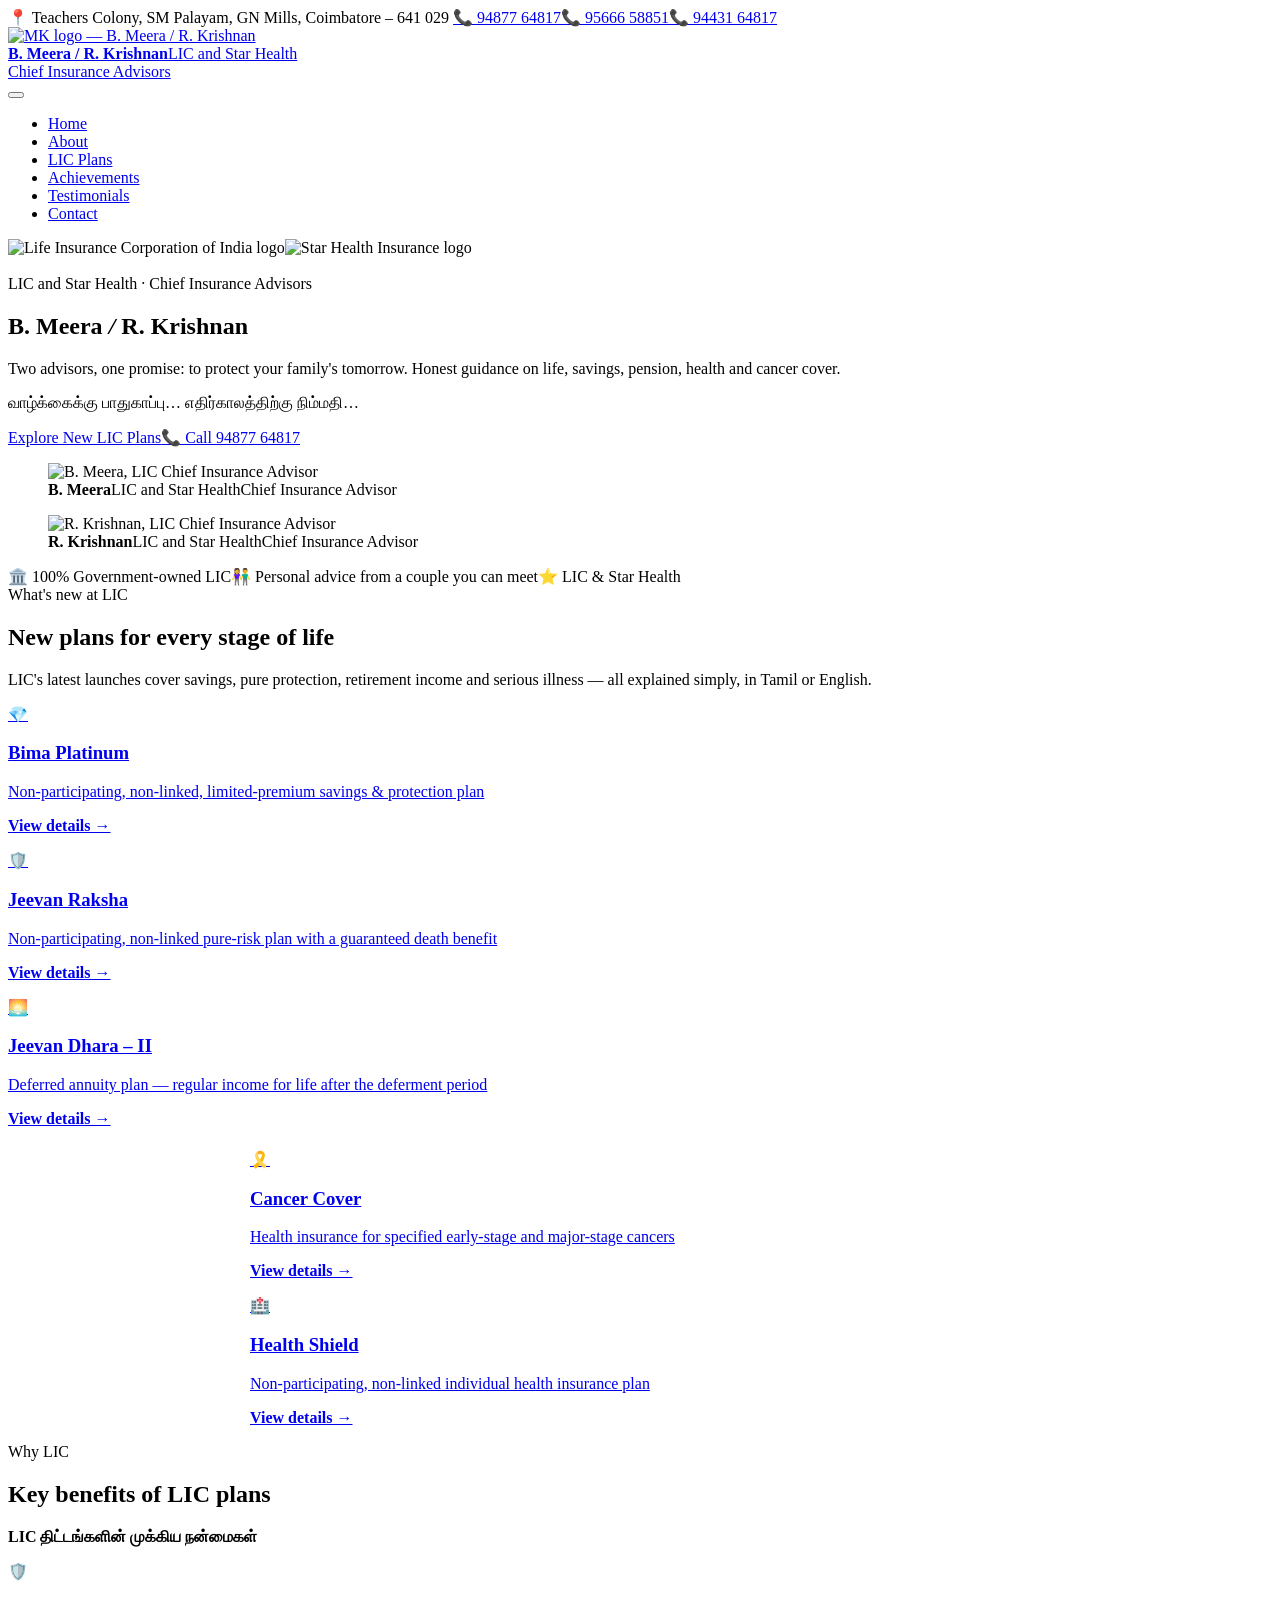
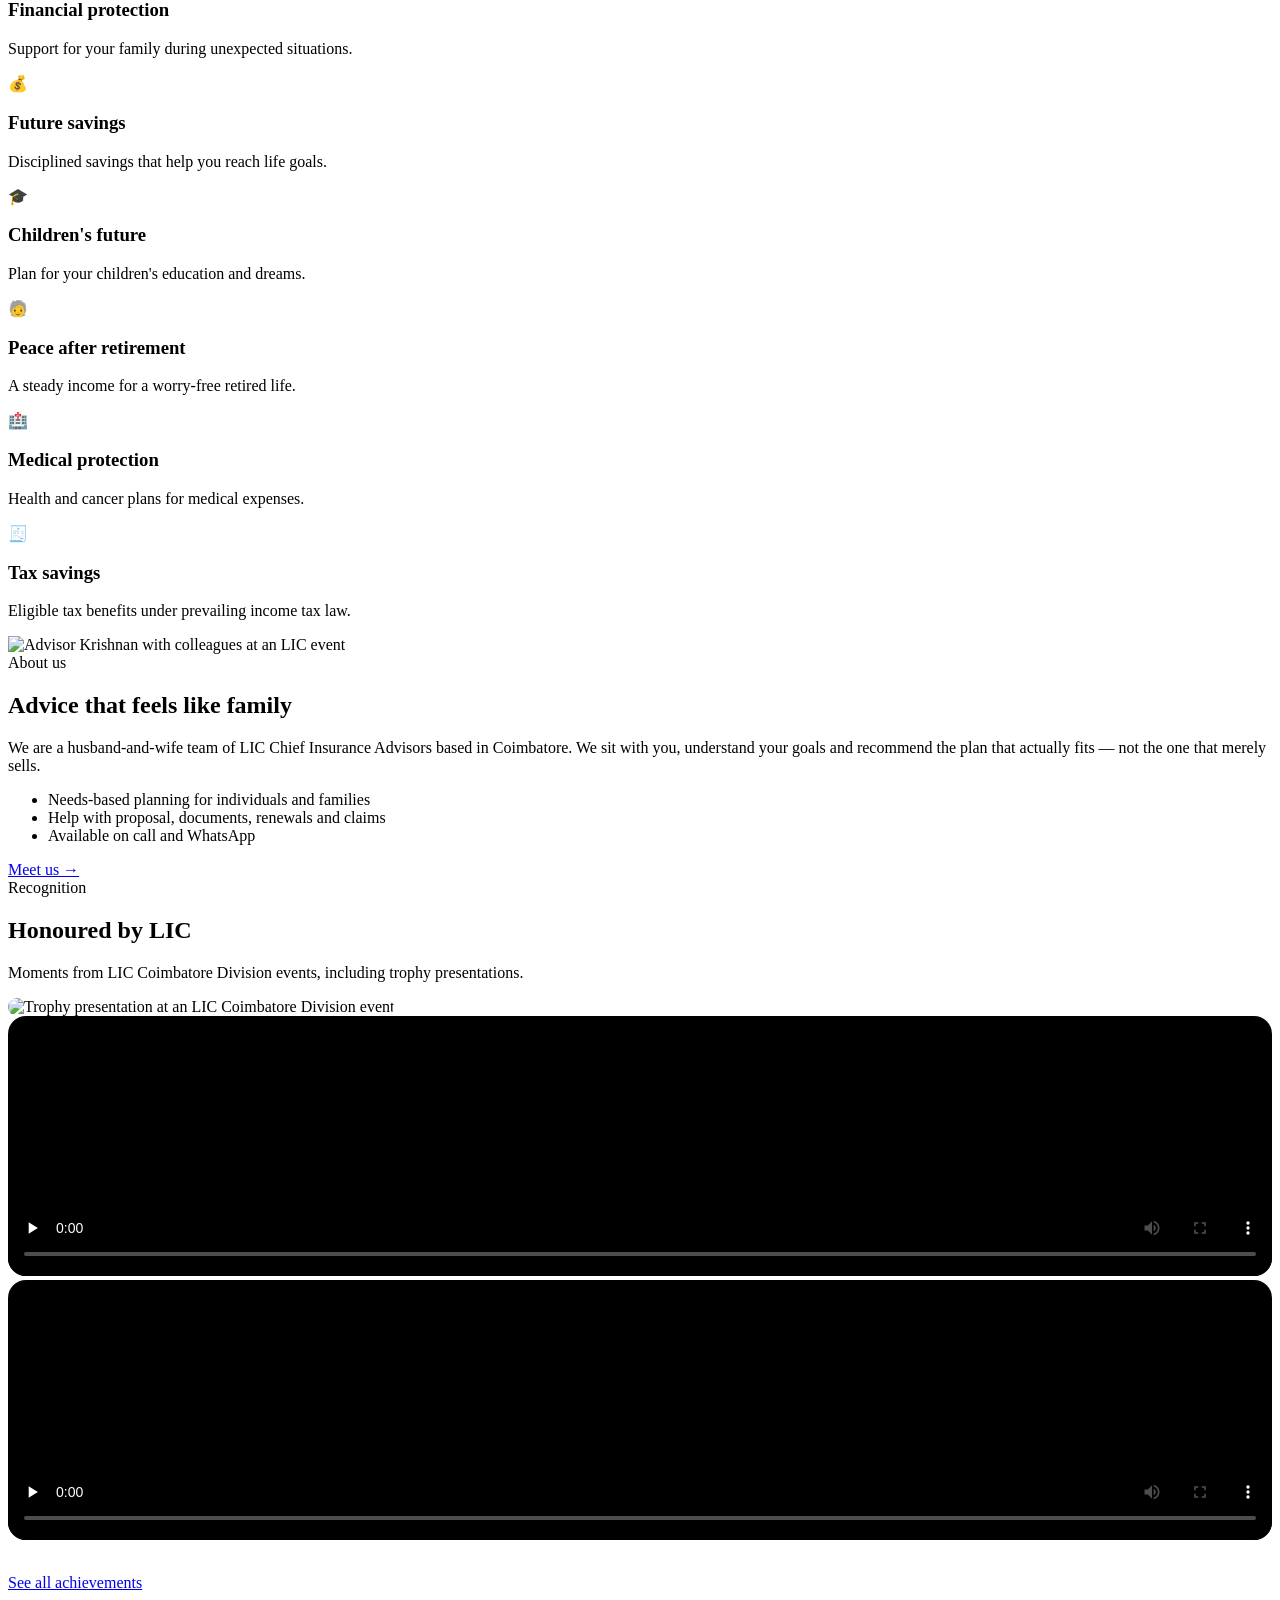
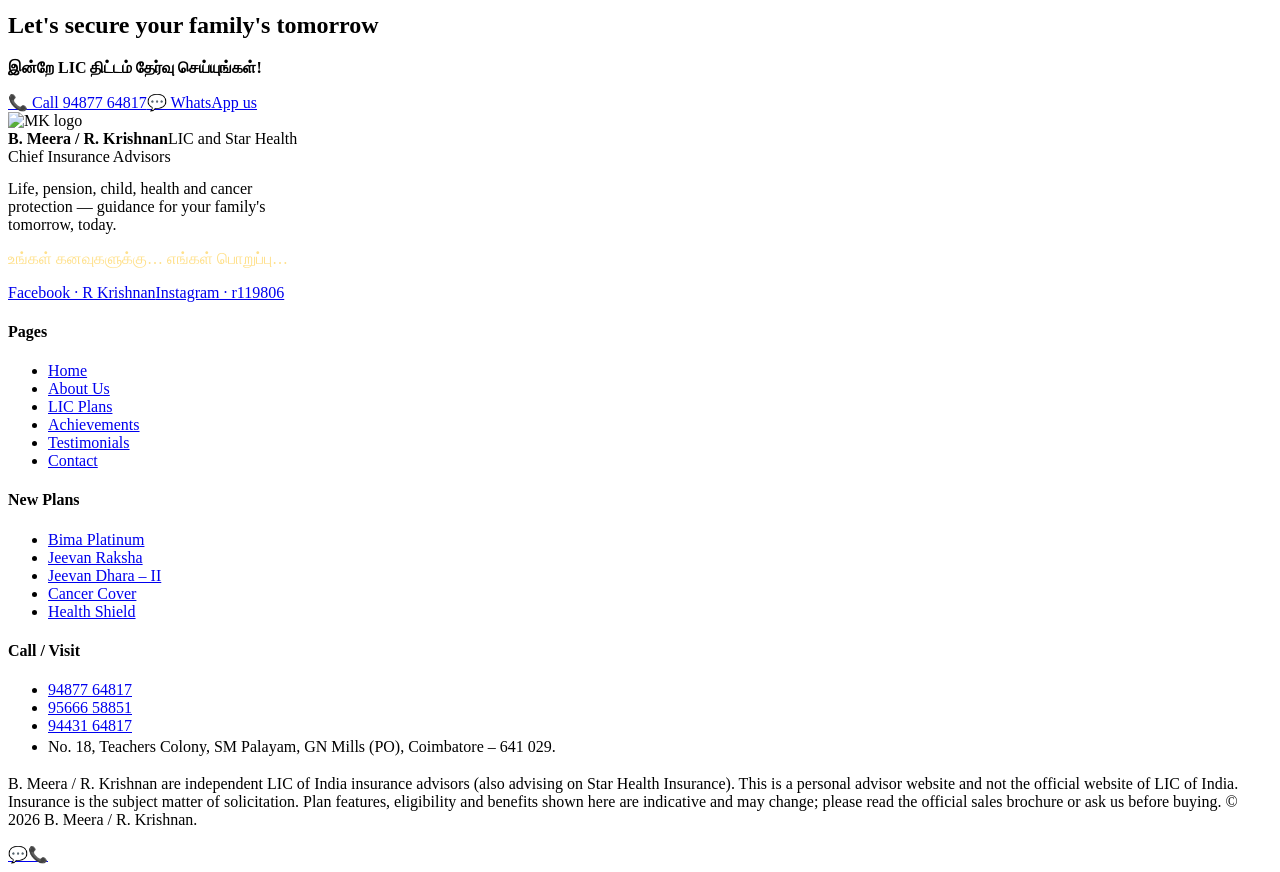
==== index.html @ 6bf4aec7 "Add files via upload" ====
<!DOCTYPE html>
<html lang="en">
<head>
<meta charset="UTF-8">
<meta name="viewport" content="width=device-width,initial-scale=1">
<title>B. Meera / R. Krishnan | LIC Chief Insurance Advisors, Coimbatore</title>
<meta name="description" content="B. Meera / R. Krishnan — LIC Chief Insurance Advisors in Coimbatore. Explore new LIC plans: Bima Platinum, Jeevan Raksha, Jeevan Dhara II, Cancer Cover and Health Shield.">
<link rel="preconnect" href="https://fonts.googleapis.com"><link rel="preconnect" href="https://fonts.gstatic.com" crossorigin>
<link href="https://fonts.googleapis.com/css2?family=Fraunces:ital,opsz,wght@0,9..144,600;0,9..144,700;1,9..144,600&family=Manrope:wght@400;600;700;800&family=Noto+Sans+Tamil:wght@400;600;700&display=swap" rel="stylesheet">
<link rel="icon" type="image/png" href="images/favicon.png">
<link rel="stylesheet" href="css/style.css">
</head>
<body>
<div class="topbar"><div class="container">
  <span class="tb-addr">📍 Teachers Colony, SM Palayam, GN Mills, Coimbatore – 641 029</span>
  <span class="tb-phones"><a href="tel:+919487764817">📞 94877 64817</a><a href="tel:+919566658851">📞 95666 58851</a><a href="tel:+919443164817">📞 94431 64817</a></span>
</div></div>
<header class="nav"><div class="container">
  <a href="index.html" class="brand"><img class="brand-logo" src="images/logo-mk.png" alt="MK logo — B. Meera / R. Krishnan"><div class="bt"><strong>B. Meera / R. Krishnan</strong><span>LIC and Star Health<br>Chief Insurance Advisors</span></div></a>
  <button class="burger" aria-label="Menu" aria-expanded="false"><span></span></button>
  <ul>
    <li><a href="index.html" class="active">Home</a></li>
    <li><a href="about.html">About</a></li>
    <li><a href="plans.html">LIC Plans</a></li>
    <li><a href="achievements.html">Achievements</a></li>
    <li><a href="testimonials.html">Testimonials</a></li>
    <li><a href="contact.html" class="cta">Contact</a></li>
  </ul>
</div></header>

<section class="hero"><div class="container grid">
  <div>
    <div class="partners"><img src="images/logo-lic.png" alt="Life Insurance Corporation of India logo"><i></i><img src="images/logo-star.png" alt="Star Health Insurance logo"></div><br>
    <span class="eyebrow">LIC and Star Health · Chief Insurance Advisors</span>
    <h1><span class="nw">B. Meera</span> <em>/</em> <span class="nw">R. Krishnan</span></h1>
    <p class="tag">Two advisors, one promise: to protect your family's tomorrow. Honest guidance on life, savings, pension, health and cancer cover.</p>
    <p class="tamil tamil-tag">வாழ்க்கைக்கு பாதுகாப்பு… எதிர்காலத்திற்கு நிம்மதி…</p>
    <div class="actions"><a class="btn btn-gold" href="plans.html">Explore New LIC Plans</a><a class="btn btn-ghost" href="tel:+919487764817">📞 Call 94877 64817</a></div>
  </div>
  <div class="portraits">
    <figure class="frame"><div class="mat"><img src="images/meera.jpg" alt="B. Meera, LIC Chief Insurance Advisor" style="object-position:50% 22%"></div><figcaption><strong>B. Meera</strong><span>LIC and Star Health</span><span>Chief Insurance Advisor</span></figcaption></figure>
    <figure class="frame low"><div class="mat"><img src="images/krishnan.jpg" alt="R. Krishnan, LIC Chief Insurance Advisor" style="object-position:50% 28%"></div><figcaption><strong>R. Krishnan</strong><span>LIC and Star Health</span><span>Chief Insurance Advisor</span></figcaption></figure>
  </div>
</div></section>
<div class="strip"><div class="container"><span>🏛️ 100% Government-owned LIC</span><span>👫 Personal advice from a couple you can meet</span><span>⭐ LIC &amp; Star Health</span></div></div>

<section><div class="container">
  <div class="section-head center reveal"><span class="eyebrow">What's new at LIC</span><h2>New plans for every stage of life</h2><p class="lead">LIC's latest launches cover savings, pure protection, retirement income and serious illness — all explained simply, in Tamil or English.</p></div>
  <div class="grid-3">
    <a class="card reveal" href="plans.html#bima-platinum"><div class="ico">💎</div><h3>Bima Platinum</h3><p>Non-participating, non-linked, limited-premium savings & protection plan</p><p style="margin-top:12px;font-weight:800;color:var(--navy-2)">View details →</p></a>
    <a class="card reveal" href="plans.html#jeevan-raksha"><div class="ico">🛡️</div><h3>Jeevan Raksha</h3><p>Non-participating, non-linked pure-risk plan with a guaranteed death benefit</p><p style="margin-top:12px;font-weight:800;color:var(--navy-2)">View details →</p></a>
    <a class="card reveal" href="plans.html#jeevan-dhara"><div class="ico">🌅</div><h3>Jeevan Dhara – II</h3><p>Deferred annuity plan — regular income for life after the deferment period</p><p style="margin-top:12px;font-weight:800;color:var(--navy-2)">View details →</p></a>
  </div>
  <div class="grid-3" style="grid-template-columns:repeat(2,1fr);margin-top:22px;max-width:780px;margin-inline:auto">
    <a class="card reveal" href="plans.html#cancer-cover"><div class="ico">🎗️</div><h3>Cancer Cover</h3><p>Health insurance for specified early-stage and major-stage cancers</p><p style="margin-top:12px;font-weight:800;color:var(--navy-2)">View details →</p></a>
    <a class="card reveal" href="plans.html#health-shield"><div class="ico">🏥</div><h3>Health Shield</h3><p>Non-participating, non-linked individual health insurance plan</p><p style="margin-top:12px;font-weight:800;color:var(--navy-2)">View details →</p></a>
  </div>
</div></section>

<section class="alt"><div class="container">
  <div class="section-head center reveal"><span class="eyebrow">Why LIC</span><h2>Key benefits of LIC plans</h2><p class="tamil" style="font-weight:700;color:var(--navy-2)">LIC திட்டங்களின் முக்கிய நன்மைகள்</p></div>
  <div class="grid-3">
    <div class="card reveal"><div class="ico">🛡️</div><h3>Financial protection</h3><p>Support for your family during unexpected situations.</p></div>
    <div class="card reveal"><div class="ico">💰</div><h3>Future savings</h3><p>Disciplined savings that help you reach life goals.</p></div>
    <div class="card reveal"><div class="ico">🎓</div><h3>Children's future</h3><p>Plan for your children's education and dreams.</p></div>
    <div class="card reveal"><div class="ico">🧓</div><h3>Peace after retirement</h3><p>A steady income for a worry-free retired life.</p></div>
    <div class="card reveal"><div class="ico">🏥</div><h3>Medical protection</h3><p>Health and cancer plans for medical expenses.</p></div>
    <div class="card reveal"><div class="ico">🧾</div><h3>Tax savings</h3><p>Eligible tax benefits under prevailing income tax law.</p></div>
  </div>
</div></section>

<section><div class="container about-grid">
  <img class="reveal" src="images/team-event.jpg" alt="Advisor Krishnan with colleagues at an LIC event" style="aspect-ratio:4/3;object-position:center">
  <div class="reveal"><span class="eyebrow">About us</span><h2>Advice that feels like family</h2>
    <p class="lead">We are a husband-and-wife team of LIC Chief Insurance Advisors based in Coimbatore. We sit with you, understand your goals and recommend the plan that actually fits — not the one that merely sells.</p>
    <ul class="checks"><li>Needs-based planning for individuals and families</li><li>Help with proposal, documents, renewals and claims</li><li>Available on call and WhatsApp</li></ul>
    <a class="btn btn-navy" href="about.html">Meet us →</a></div>
</div></section>

<section class="dark"><div class="container">
  <div class="section-head center reveal"><span class="eyebrow">Recognition</span><h2>Honoured by LIC</h2><p class="lead">Moments from LIC Coimbatore Division events, including trophy presentations.</p></div>
  <div class="grid-3" style="grid-template-columns:repeat(3,1fr)">
    <img class="reveal" src="images/award-ceremony.jpg" alt="Trophy presentation at an LIC Coimbatore Division event" style="border-radius:18px;height:260px;width:100%;object-fit:cover">
    <video class="reveal" src="videos/achievement-1.mp4" poster="images/video-1-poster.jpg" controls playsinline preload="none" style="border-radius:18px;height:260px;width:100%;object-fit:cover;background:#000"></video>
    <video class="reveal" src="videos/achievement-2.mp4" poster="images/video-2-poster.jpg" controls playsinline preload="none" style="border-radius:18px;height:260px;width:100%;object-fit:cover;background:#000"></video>
  </div>
  <p class="center" style="margin-top:30px"><a class="btn btn-gold" href="achievements.html">See all achievements</a></p>
</div></section>

<section class="cta-band"><div class="container reveal">
  <h2>Let's secure your family's tomorrow</h2>
  <p class="tamil" style="font-weight:700;color:var(--navy)">இன்றே LIC திட்டம் தேர்வு செய்யுங்கள்!</p>
  <div class="row"><a class="btn btn-navy" href="tel:+919487764817">📞 Call 94877 64817</a><a class="btn btn-wa" href="https://wa.me/919487764817?text=Hello%2C%20I%20would%20like%20to%20know%20about%20LIC%20plans." target="_blank" rel="noopener">💬 WhatsApp us</a></div>
</div></section>

<footer><div class="container">
  <div class="cols">
    <div>
      <div class="brand"><span class="logo-chip"><img class="brand-logo" src="images/logo-mk.png" alt="MK logo"></span><div class="bt"><strong>B. Meera / R. Krishnan</strong><span>LIC and Star Health<br>Chief Insurance Advisors</span></div></div>
      <p style="margin-top:14px;max-width:34ch">Life, pension, child, health and cancer protection — guidance for your family's tomorrow, today.</p>
      <p class="tamil" style="margin-top:10px;color:#ffe08a">உங்கள் கனவுகளுக்கு… எங்கள் பொறுப்பு…</p>
      <div class="social"><a href="https://www.facebook.com/search/top?q=R%20Krishnan" target="_blank" rel="noopener">Facebook · R Krishnan</a><a href="https://www.instagram.com/r119806/" target="_blank" rel="noopener">Instagram · r119806</a></div>
    </div>
    <div><h4>Pages</h4><ul><li><a href="index.html">Home</a></li><li><a href="about.html">About Us</a></li><li><a href="plans.html">LIC Plans</a></li><li><a href="achievements.html">Achievements</a></li><li><a href="testimonials.html">Testimonials</a></li><li><a href="contact.html">Contact</a></li></ul></div>
    <div><h4>New Plans</h4><ul><li><a href="plans.html#bima-platinum">Bima Platinum</a></li><li><a href="plans.html#jeevan-raksha">Jeevan Raksha</a></li><li><a href="plans.html#jeevan-dhara">Jeevan Dhara – II</a></li><li><a href="plans.html#cancer-cover">Cancer Cover</a></li><li><a href="plans.html#health-shield">Health Shield</a></li></ul></div>
    <div><h4>Call / Visit</h4><ul><li><a href="tel:+919487764817">94877 64817</a></li><li><a href="tel:+919566658851">95666 58851</a></li><li><a href="tel:+919443164817">94431 64817</a></li><li style="line-height:1.5">No. 18, Teachers Colony, SM Palayam, GN Mills (PO), Coimbatore – 641 029.</li></ul></div>
  </div>
  <p class="disclaimer">B. Meera / R. Krishnan are independent LIC of India insurance advisors (also advising on Star Health Insurance). This is a personal advisor website and not the official website of LIC of India. Insurance is the subject matter of solicitation. Plan features, eligibility and benefits shown here are indicative and may change; please read the official sales brochure or ask us before buying. © 2026 B. Meera / R. Krishnan.</p>
</div></footer>
<div class="float"><a class="wa" href="https://wa.me/919487764817?text=Hello%2C%20I%20would%20like%20to%20know%20about%20LIC%20plans." target="_blank" rel="noopener" aria-label="WhatsApp">💬</a><a class="call" href="tel:+919487764817" aria-label="Call">📞</a></div>
<script src="js/main.js"></script>
</body></html>
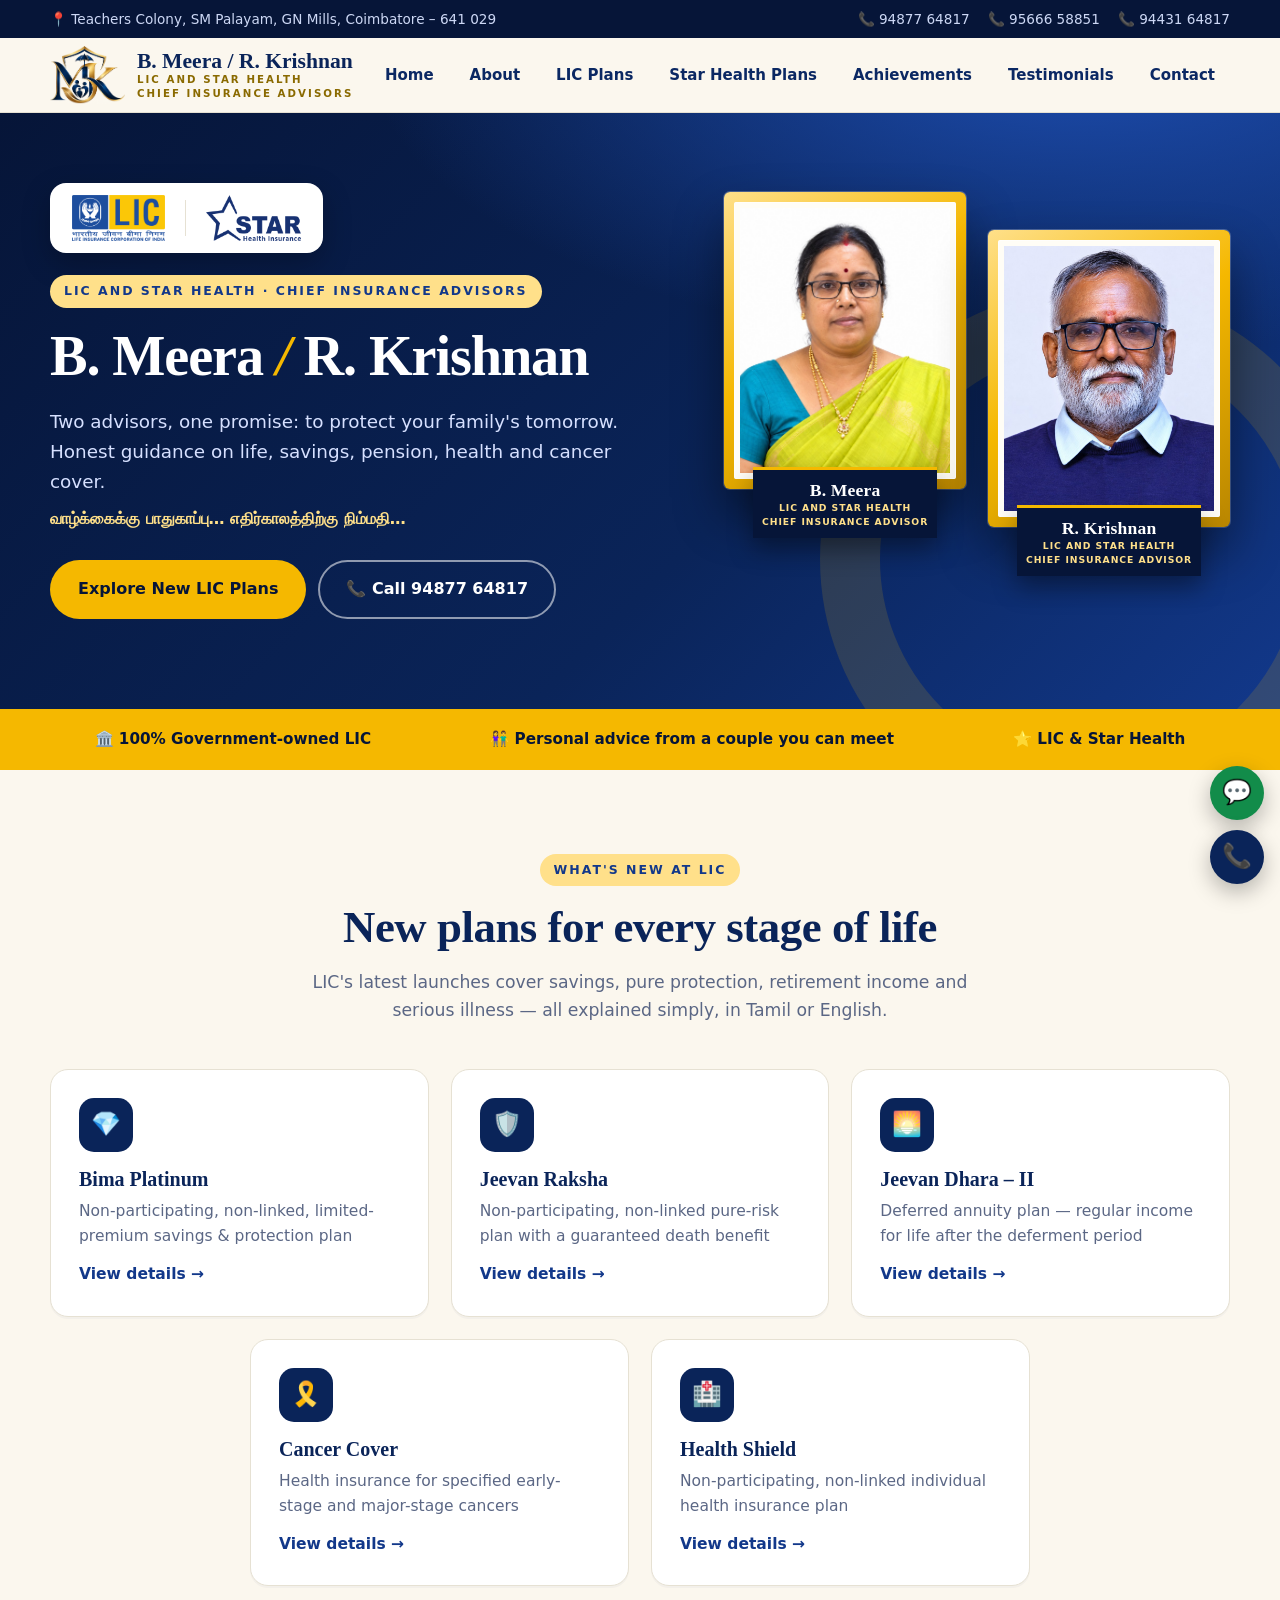
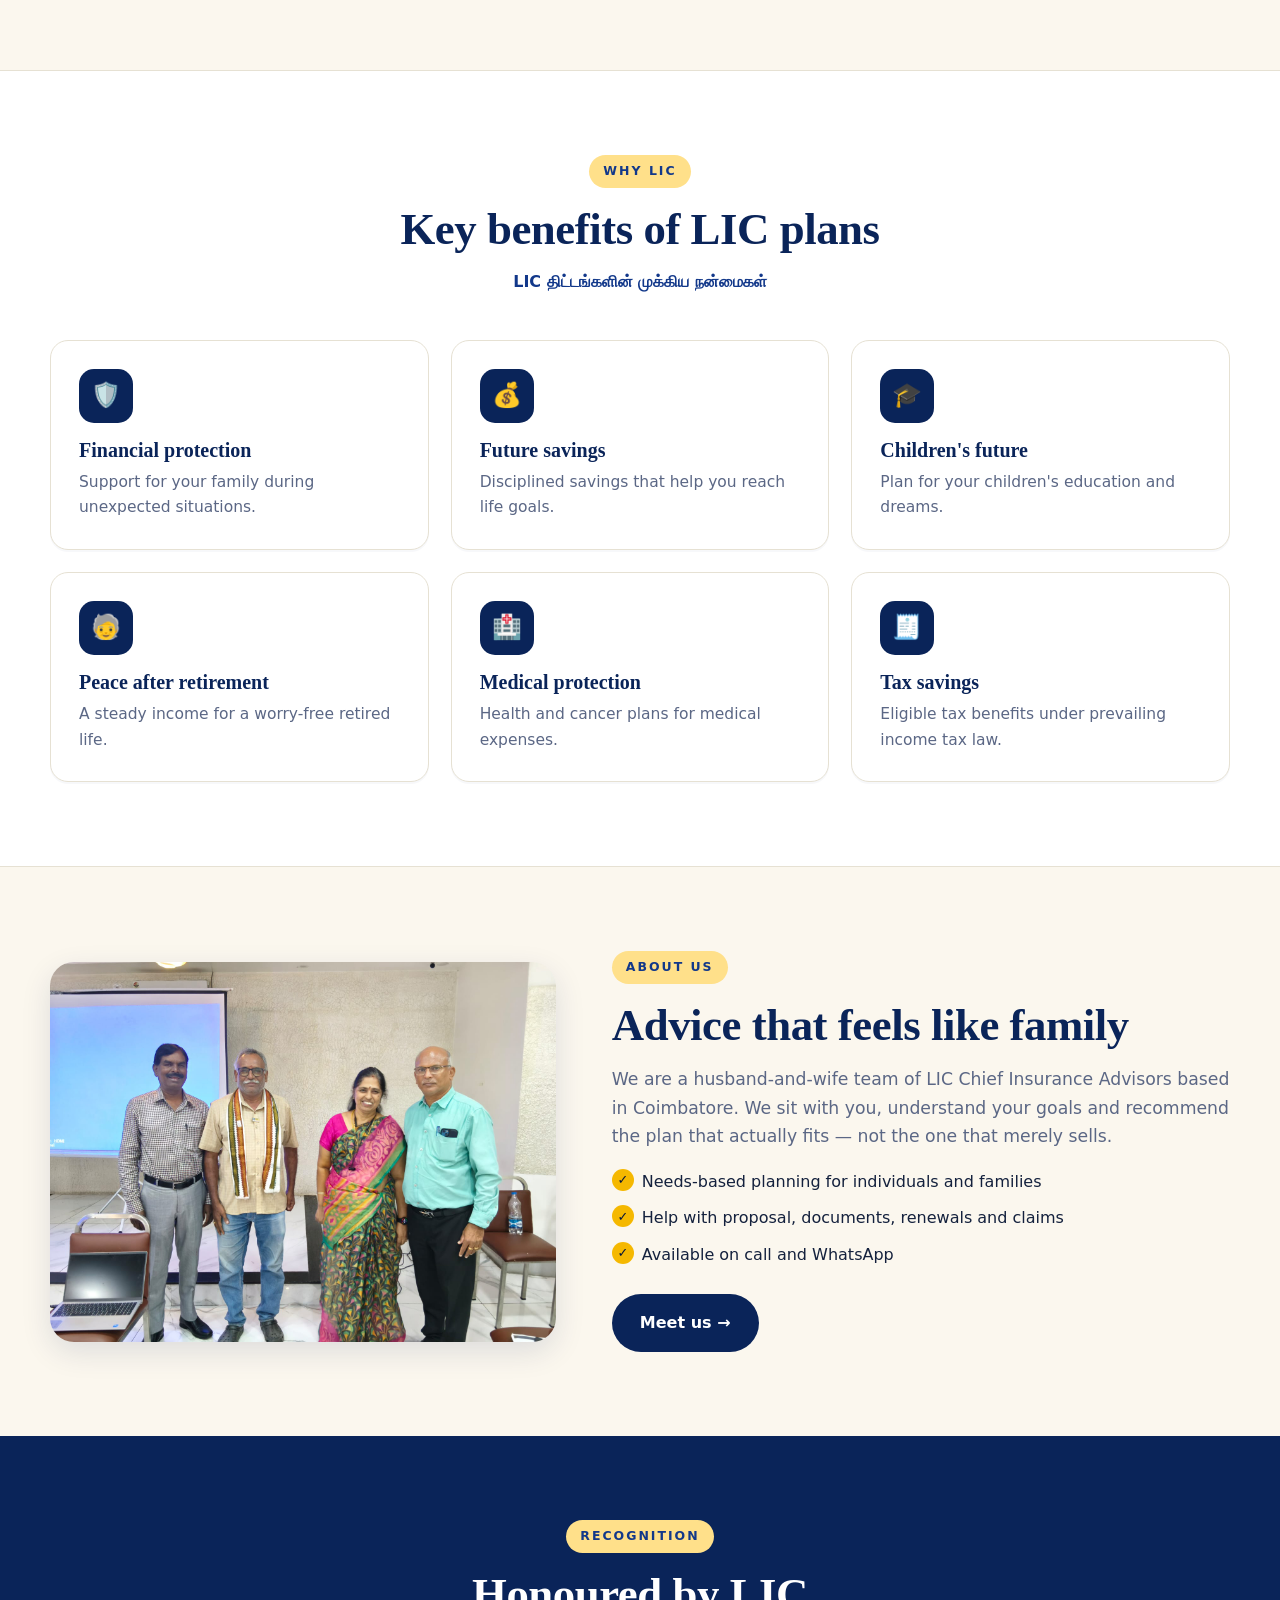
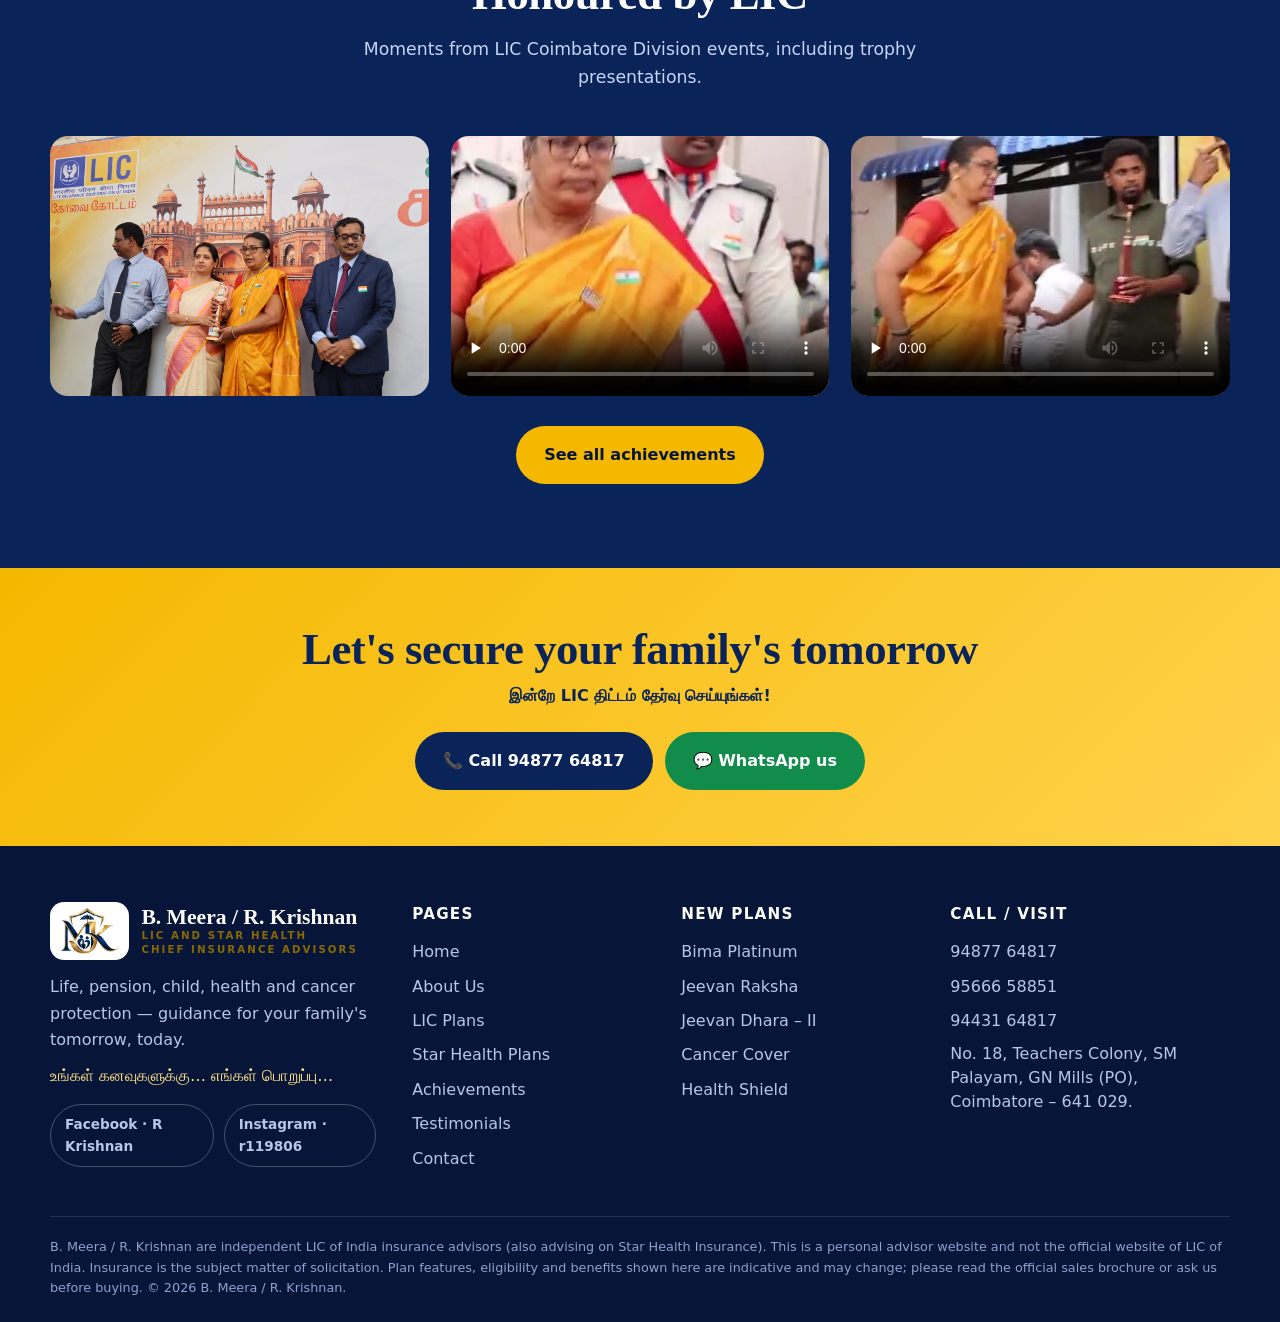
==== commit 877a8a68: "Save latest website changes" ====
--- a/index.html
+++ b/index.html
@@ -19,12 +19,13 @@
   <a href="index.html" class="brand"><img class="brand-logo" src="images/logo-mk.png" alt="MK logo — B. Meera / R. Krishnan"><div class="bt"><strong>B. Meera / R. Krishnan</strong><span>LIC and Star Health<br>Chief Insurance Advisors</span></div></a>
   <button class="burger" aria-label="Menu" aria-expanded="false"><span></span></button>
   <ul>
-    <li><a href="index.html" class="active">Home</a></li>
-    <li><a href="about.html">About</a></li>
-    <li><a href="plans.html">LIC Plans</a></li>
-    <li><a href="achievements.html">Achievements</a></li>
-    <li><a href="testimonials.html">Testimonials</a></li>
-    <li><a href="contact.html" class="cta">Contact</a></li>
+     <li><a href="index.html" class="active">Home</a></li>
+<li><a href="about.html" class="active">About</a></li>
+<li><a href="plans.html" class="active">LIC Plans</a></li>
+<li><a href="star-health-plans.html" class="active">Star Health Plans</a></li>
+<li><a href="achievements.html" class="active">Achievements</a></li>
+<li><a href="testimonials.html" class="active">Testimonials</a></li>
+<li><a href="contact.html" class="active">Contact</a></li>
   </ul>
 </div></header>
 
@@ -101,7 +102,7 @@
       <p class="tamil" style="margin-top:10px;color:#ffe08a">உங்கள் கனவுகளுக்கு… எங்கள் பொறுப்பு…</p>
       <div class="social"><a href="https://www.facebook.com/search/top?q=R%20Krishnan" target="_blank" rel="noopener">Facebook · R Krishnan</a><a href="https://www.instagram.com/r119806/" target="_blank" rel="noopener">Instagram · r119806</a></div>
     </div>
-    <div><h4>Pages</h4><ul><li><a href="index.html">Home</a></li><li><a href="about.html">About Us</a></li><li><a href="plans.html">LIC Plans</a></li><li><a href="achievements.html">Achievements</a></li><li><a href="testimonials.html">Testimonials</a></li><li><a href="contact.html">Contact</a></li></ul></div>
+    <div><h4>Pages</h4><ul><li><a href="index.html">Home</a></li><li><a href="about.html">About Us</a></li><li><a href="plans.html">LIC Plans</a></li><li><a href="star-health-plans.html">Star Health Plans</a></li><li><a href="achievements.html">Achievements</a></li><li><a href="testimonials.html">Testimonials</a></li><li><a href="contact.html">Contact</a></li></ul></div>
     <div><h4>New Plans</h4><ul><li><a href="plans.html#bima-platinum">Bima Platinum</a></li><li><a href="plans.html#jeevan-raksha">Jeevan Raksha</a></li><li><a href="plans.html#jeevan-dhara">Jeevan Dhara – II</a></li><li><a href="plans.html#cancer-cover">Cancer Cover</a></li><li><a href="plans.html#health-shield">Health Shield</a></li></ul></div>
     <div><h4>Call / Visit</h4><ul><li><a href="tel:+919487764817">94877 64817</a></li><li><a href="tel:+919566658851">95666 58851</a></li><li><a href="tel:+919443164817">94431 64817</a></li><li style="line-height:1.5">No. 18, Teachers Colony, SM Palayam, GN Mills (PO), Coimbatore – 641 029.</li></ul></div>
   </div>
--- a/css/style.css
+++ b/css/style.css
@@ -0,0 +1,330 @@
+/* B. Meera / R. Krishnan — LIC Chief Insurance Advisors */
+:root{
+  --navy:#0a2459; --navy-2:#12388a; --navy-deep:#061538;
+  --gold:#f5b800; --gold-soft:#ffe08a;
+  --cream:#fbf7ee; --paper:#ffffff; --ink:#14213d; --muted:#5b6785;
+  --line:#e6e1d3; --green:#128c4a;
+  --radius:18px; --shadow:0 10px 30px rgba(10,36,89,.12);
+  --head:'Fraunces',Georgia,serif; --body:'Manrope','Noto Sans Tamil',system-ui,sans-serif;
+}
+*{box-sizing:border-box;margin:0;padding:0}
+html{scroll-behavior:smooth}
+body{font-family:var(--body);background:var(--cream);color:var(--ink);line-height:1.65;font-size:16px;-webkit-font-smoothing:antialiased}
+img,video{max-width:100%;display:block}
+a{color:inherit;text-decoration:none}
+.tamil{font-family:'Noto Sans Tamil',var(--body)}
+.container{width:min(1180px,100% - 32px);margin-inline:auto}
+section{padding:84px 0}
+h1,h2,h3{font-family:var(--head);line-height:1.15;color:var(--navy)}
+h2{font-size:clamp(1.9rem,4vw,2.8rem);margin-bottom:14px;letter-spacing:-.01em}
+.eyebrow{display:inline-block;font-size:.78rem;letter-spacing:.16em;text-transform:uppercase;font-weight:800;color:var(--navy-2);background:var(--gold-soft);padding:6px 14px;border-radius:99px;margin-bottom:16px}
+.lead{color:var(--muted);font-size:1.08rem;max-width:62ch}
+.center{text-align:center}.center .lead{margin-inline:auto}
+
+/* Top bar + nav */
+.topbar{background:var(--navy-deep);color:#cdd8f5;font-size:.85rem}
+.topbar .container{display:flex;justify-content:space-between;gap:12px;flex-wrap:wrap;padding:8px 0}
+.topbar a:hover{color:var(--gold)}
+.topbar .tb-phones{display:flex;gap:18px;flex-wrap:wrap}
+header.nav{position:sticky;top:0;z-index:50;background:rgba(251,247,238,.92);backdrop-filter:blur(12px);border-bottom:1px solid var(--line)}
+.nav .container{display:flex;align-items:center;justify-content:space-between;height:74px;gap:16px}
+.brand{display:flex;flex-direction:column;line-height:1.1}
+.brand strong{font-family:var(--head);font-size:1.35rem;color:var(--navy);font-weight:700}
+.brand span{font-size:.64rem;letter-spacing:.2em;font-weight:800;color:#8a6a00;text-transform:uppercase}
+.nav ul{display:flex;gap:6px;list-style:none;align-items:center}
+.nav ul a{padding:9px 14px;border-radius:99px;font-weight:700;font-size:.93rem;color:var(--navy)}
+.nav ul a:hover{background:#fff}
+.nav ul a.active{background:var(--navy);color:#fff}
+.nav ul a.cta{background:var(--gold);color:var(--navy-deep)}
+.burger{display:none;background:none;border:0;width:44px;height:44px;cursor:pointer}
+.burger span,.burger span::before,.burger span::after{display:block;width:24px;height:2.5px;background:var(--navy);border-radius:2px;position:relative;margin:auto;transition:.25s}
+.burger span::before,.burger span::after{content:"";position:absolute;left:0}
+.burger span::before{top:-8px}.burger span::after{top:8px}
+.burger.open span{background:transparent}.burger.open span::before{top:0;transform:rotate(45deg)}.burger.open span::after{top:0;transform:rotate(-45deg)}
+
+/* Buttons */
+.btn{display:inline-flex;align-items:center;gap:8px;padding:14px 26px;border-radius:99px;font-weight:800;border:2px solid transparent;cursor:pointer;font:inherit;font-weight:800;transition:.2s}
+.btn-gold{background:var(--gold);color:var(--navy-deep)}.btn-gold:hover{transform:translateY(-2px);box-shadow:0 8px 20px rgba(245,184,0,.45)}
+.btn-ghost{border-color:rgba(255,255,255,.55);color:#fff}.btn-ghost:hover{background:#fff;color:var(--navy)}
+.btn-navy{background:var(--navy);color:#fff}.btn-navy:hover{background:var(--navy-2)}
+.btn-wa{background:var(--green);color:#fff}.btn-wa:hover{filter:brightness(1.1)}
+.btn-outline{border-color:var(--navy);color:var(--navy)}.btn-outline:hover{background:var(--navy);color:#fff}
+
+/* Hero */
+.hero{background:radial-gradient(1200px 500px at 85% -10%,#1d4db0 0,transparent 60%),linear-gradient(135deg,var(--navy-deep),var(--navy) 60%,var(--navy-2));color:#fff;padding:70px 0 90px;position:relative;overflow:hidden}
+.hero::after{content:"";position:absolute;inset:auto -80px -120px auto;width:420px;height:420px;border-radius:50%;border:60px solid rgba(245,184,0,.14)}
+.hero .grid{display:grid;grid-template-columns:1.1fr .9fr;gap:56px;align-items:center;position:relative;z-index:1}
+.hero h1{color:#fff;font-size:clamp(2.4rem,5.6vw,4.2rem);letter-spacing:-.02em}
+.hero h1 em{font-style:italic;color:var(--gold)}
+.hero .tag{font-size:1.15rem;color:#d6e0ff;margin:18px 0 8px;max-width:52ch}
+.hero .tamil-tag{color:var(--gold-soft);font-weight:700;margin-bottom:28px}
+.hero .actions{display:flex;gap:12px;flex-wrap:wrap}
+.hero .photo{position:relative}
+.hero .photo img{border-radius:28px;border:6px solid rgba(255,255,255,.9);box-shadow:0 30px 60px rgba(0,0,0,.4);aspect-ratio:4/5;object-fit:cover;object-position:top;width:100%;max-width:440px;margin-inline:auto}
+.hero .badge{position:absolute;left:-6px;bottom:30px;background:var(--gold);color:var(--navy-deep);padding:14px 20px;border-radius:16px;font-weight:800;box-shadow:var(--shadow);max-width:230px;line-height:1.3}
+.hero .badge small{display:block;font-weight:600;opacity:.8}
+
+/* Trust strip */
+.strip{background:var(--gold);color:var(--navy-deep);padding:18px 0;font-weight:800}
+.strip .container{display:flex;justify-content:space-around;gap:14px 30px;flex-wrap:wrap;text-align:center;font-size:.95rem}
+
+/* Cards / grids */
+.grid-3{display:grid;grid-template-columns:repeat(3,1fr);gap:22px}
+.grid-4{display:grid;grid-template-columns:repeat(4,1fr);gap:20px}
+.card{background:var(--paper);border:1px solid var(--line);border-radius:var(--radius);padding:28px;box-shadow:0 2px 0 rgba(10,36,89,.03);transition:.25s}
+.card:hover{transform:translateY(-4px);box-shadow:var(--shadow)}
+.card .ico{width:54px;height:54px;border-radius:15px;background:var(--navy);color:var(--gold);display:grid;place-items:center;font-size:1.5rem;margin-bottom:16px}
+.card h3{font-size:1.25rem;margin-bottom:8px}
+.card p{color:var(--muted);font-size:.97rem}
+.section-head{margin-bottom:44px}
+.alt{background:#fff;border-block:1px solid var(--line)}
+.dark{background:var(--navy);color:#fff}.dark h2,.dark h3{color:#fff}.dark .lead{color:#c9d5f5}
+
+/* Plan cards */
+.plan{background:#fff;border:1px solid var(--line);border-radius:var(--radius);overflow:hidden;display:flex;flex-direction:column;transition:.25s;position:relative}
+.plan:hover{transform:translateY(-4px);box-shadow:var(--shadow)}
+.plan .top{padding:22px 24px 16px;background:linear-gradient(135deg,var(--navy),var(--navy-2));color:#fff;position:relative}
+.plan .top h3{color:#fff;font-size:1.3rem;margin-bottom:2px}
+.plan .top .pno{font-size:.8rem;color:var(--gold-soft);font-weight:700;letter-spacing:.06em}
+.plan .new{position:absolute;right:16px;top:16px;background:var(--gold);color:var(--navy-deep);font-size:.68rem;font-weight:800;letter-spacing:.1em;padding:4px 10px;border-radius:99px}
+.plan .body{padding:20px 24px 24px;display:flex;flex-direction:column;gap:14px;flex:1}
+.plan .type{font-size:.85rem;color:var(--muted);font-weight:600}
+.plan ul{list-style:none;display:grid;gap:9px}
+.plan li{padding-left:26px;position:relative;font-size:.95rem}
+.plan li::before{content:"✓";position:absolute;left:0;color:var(--green);font-weight:800}
+.facts{display:grid;grid-template-columns:1fr 1fr;gap:10px;background:var(--cream);border-radius:12px;padding:14px}
+.facts div{font-size:.82rem;color:var(--muted);line-height:1.35}
+.facts b{display:block;color:var(--navy);font-size:.95rem}
+.plan .actions{margin-top:auto;display:flex;gap:10px;flex-wrap:wrap}
+.plan .actions .btn{padding:10px 18px;font-size:.9rem}
+.chips{display:flex;gap:10px;flex-wrap:wrap;justify-content:center;margin-bottom:34px}
+.chip{padding:10px 20px;border-radius:99px;border:2px solid var(--line);background:#fff;font:inherit;font-weight:800;color:var(--navy);cursor:pointer;transition:.2s}
+.chip:hover{border-color:var(--navy)}
+.chip.on{background:var(--navy);border-color:var(--navy);color:#fff}
+.plan.hide{display:none}
+.note{font-size:.85rem;color:var(--muted);background:#fff7dc;border:1px solid #f1dc8f;padding:14px 18px;border-radius:12px;margin-top:34px}
+
+/* Page header */
+.page-hero{background:linear-gradient(135deg,var(--navy-deep),var(--navy));color:#fff;padding:64px 0 56px;text-align:center}
+.page-hero h1{color:#fff;font-size:clamp(2rem,4.6vw,3.4rem)}
+.page-hero p{color:#cdd8f5;max-width:60ch;margin:12px auto 0}
+
+/* About */
+.about-grid{display:grid;grid-template-columns:.9fr 1.1fr;gap:56px;align-items:center}
+.about-grid img{border-radius:24px;box-shadow:var(--shadow);aspect-ratio:4/5;object-fit:cover;object-position:top;width:100%}
+.checks{list-style:none;display:grid;gap:10px;margin:18px 0 26px}
+.checks li{padding-left:30px;position:relative}
+.checks li::before{content:"✓";position:absolute;left:0;top:0;width:22px;height:22px;border-radius:50%;background:var(--gold);color:var(--navy-deep);font-size:.8rem;font-weight:800;display:grid;place-items:center}
+.duo{display:grid;grid-template-columns:1fr 1fr;gap:22px;margin-top:30px}
+.duo .card{text-align:center}
+.duo .card .avatar{width:72px;height:72px;border-radius:50%;background:var(--navy);color:var(--gold);font-family:var(--head);font-size:2rem;display:grid;place-items:center;margin:0 auto 12px}
+
+/* Achievements */
+.videos{display:grid;grid-template-columns:repeat(2,minmax(0,360px));gap:30px;justify-content:center}
+.vcard{background:#fff;border-radius:22px;overflow:hidden;border:1px solid var(--line);box-shadow:var(--shadow)}
+.vcard video{width:100%;aspect-ratio:478/848;object-fit:cover;background:#000}
+.vcard .cap{padding:16px 20px}
+.vcard .cap b{color:var(--navy)}
+.vcard .cap p{font-size:.9rem;color:var(--muted)}
+.gallery{columns:3 280px;column-gap:20px}
+.gallery figure{break-inside:avoid;margin-bottom:20px;border-radius:18px;overflow:hidden;background:#fff;border:1px solid var(--line);cursor:zoom-in;position:relative}
+.gallery img{width:100%;transition:transform .5s}
+.gallery figure:hover img{transform:scale(1.03)}
+.gallery figcaption{padding:12px 16px;font-size:.88rem;color:var(--muted);font-weight:600}
+.lightbox{position:fixed;inset:0;background:rgba(3,10,30,.92);display:none;place-items:center;z-index:100;padding:24px;cursor:zoom-out}
+.lightbox.open{display:grid}
+.lightbox img{max-height:90vh;max-width:96vw;border-radius:12px}
+
+/* Contact */
+.contact-grid{display:grid;grid-template-columns:1fr 1fr;gap:34px}
+.info-list{display:grid;gap:16px}
+.info{display:flex;gap:16px;background:#fff;border:1px solid var(--line);border-radius:16px;padding:18px 20px;align-items:flex-start}
+.info .ico{flex:none;width:46px;height:46px;border-radius:13px;background:var(--navy);color:var(--gold);display:grid;place-items:center;font-size:1.25rem}
+.info h3{font-size:1.05rem;margin-bottom:2px;font-family:var(--body);font-weight:800}
+.info a:hover{color:var(--navy-2);text-decoration:underline}
+.phones a{display:block;font-weight:700}
+form.enq{background:#fff;border:1px solid var(--line);border-radius:22px;padding:30px;box-shadow:var(--shadow);display:grid;gap:14px}
+form.enq label{font-weight:700;font-size:.9rem;color:var(--navy);display:grid;gap:6px}
+form.enq input,form.enq select,form.enq textarea{font:inherit;padding:13px 14px;border:1.5px solid var(--line);border-radius:12px;background:var(--cream);color:var(--ink)}
+form.enq input:focus,form.enq select:focus,form.enq textarea:focus{outline:3px solid var(--gold-soft);border-color:var(--navy)}
+.map{border-radius:22px;overflow:hidden;border:1px solid var(--line);margin-top:34px;box-shadow:var(--shadow)}
+.map iframe{width:100%;height:380px;border:0;display:block}
+
+/* CTA + footer */
+.cta-band{background:linear-gradient(135deg,var(--gold),#ffd24d);padding:56px 0;text-align:center}
+.cta-band h2{margin-bottom:8px}
+.cta-band .row{display:flex;gap:12px;justify-content:center;flex-wrap:wrap;margin-top:22px}
+footer{background:var(--navy-deep);color:#b9c6ea;padding:56px 0 24px}
+footer .cols{display:grid;grid-template-columns:1.4fr 1fr 1fr 1.2fr;gap:36px}
+footer h4{color:#fff;margin-bottom:12px;font-family:var(--body);font-size:.95rem;letter-spacing:.08em;text-transform:uppercase}
+footer a:hover{color:var(--gold)}
+footer li{list-style:none;margin-bottom:8px}
+footer .brand strong{color:#fff}
+.social{display:flex;gap:10px;margin-top:14px}
+.social a{padding:8px 14px;border-radius:99px;border:1px solid rgba(255,255,255,.25);font-weight:700;font-size:.85rem}
+.social a:hover{background:var(--gold);color:var(--navy-deep);border-color:var(--gold)}
+.disclaimer{margin-top:36px;padding-top:20px;border-top:1px solid rgba(255,255,255,.12);font-size:.8rem;line-height:1.6;color:#8fa0cf}
+
+/* Floating buttons */
+.float{position:fixed;right:16px;bottom:16px;display:grid;gap:10px;z-index:60}
+.float a{width:54px;height:54px;border-radius:50%;display:grid;place-items:center;color:#fff;font-size:1.5rem;box-shadow:0 8px 22px rgba(0,0,0,.28);transition:.2s}
+.float a:hover{transform:scale(1.08)}
+.float .wa{background:var(--green)}.float .call{background:var(--navy)}
+
+/* Reveal */
+.reveal{opacity:0;transform:translateY(22px);transition:opacity .7s,transform .7s}
+.reveal.in{opacity:1;transform:none}
+@media (prefers-reduced-motion:reduce){.reveal{opacity:1;transform:none;transition:none}html{scroll-behavior:auto}}
+
+@media (max-width:980px){
+  .hero .grid,.about-grid,.contact-grid{grid-template-columns:1fr;gap:36px}
+  .grid-3{grid-template-columns:1fr 1fr}.grid-4{grid-template-columns:1fr 1fr}
+  footer .cols{grid-template-columns:1fr 1fr}
+  .hero .photo{order:-1}.hero .photo img{max-width:320px}
+  .hero .badge{left:50%;transform:translateX(-50%);bottom:-18px;text-align:center}
+}
+@media (max-width:760px){
+  section{padding:60px 0}
+  .burger{display:block}
+  .nav ul{position:absolute;top:74px;left:0;right:0;background:var(--cream);flex-direction:column;padding:14px 16px 20px;border-bottom:1px solid var(--line);display:none;align-items:stretch;gap:4px}
+  .nav ul.open{display:flex}
+  .nav ul a{display:block;text-align:center;padding:13px}
+  .topbar .tb-addr{display:none}
+  .grid-3,.grid-4,.duo,.videos{grid-template-columns:1fr}
+  footer .cols{grid-template-columns:1fr}
+  .hero{padding:44px 0 70px}
+}
+.nw{white-space:nowrap}
+.hero h1{font-size:clamp(2.2rem,4.4vw,3.6rem)}
+
+/* Framed portraits (home hero) */
+.portraits{display:grid;grid-template-columns:1fr 1fr;gap:22px;align-items:start;max-width:520px;margin-inline:auto;padding-bottom:34px}
+.frame{margin:0;position:relative}
+.frame.low{margin-top:38px}
+.frame .mat{padding:10px;background:linear-gradient(145deg,#ffe08a,#f5b800 45%,#b98600);border-radius:6px;box-shadow:0 26px 50px rgba(0,0,0,.45),0 0 0 1px rgba(255,255,255,.25)}
+.frame .mat::before{content:"";display:block;position:absolute;inset:10px;border:1px solid rgba(255,255,255,.55);border-radius:2px;pointer-events:none;z-index:2}
+.frame img{width:100%;aspect-ratio:4/5;object-fit:cover;border:6px solid #fffdf6;border-radius:2px;background:#fff}
+.frame figcaption{margin:-22px 12% 0;position:relative;z-index:3;background:var(--navy-deep);color:#fff;text-align:center;padding:10px 8px 11px;border-top:3px solid var(--gold);box-shadow:0 12px 24px rgba(0,0,0,.35);line-height:1.25}
+.frame figcaption strong{display:block;font-family:var(--head);font-size:1.1rem;letter-spacing:.01em}
+.frame figcaption span{font-size:.62rem;letter-spacing:.16em;text-transform:uppercase;color:var(--gold-soft);font-weight:800}
+@media (max-width:980px){.portraits{max-width:440px}}
+@media (max-width:480px){.portraits{gap:12px}.frame .mat{padding:6px}.frame .mat::before{inset:6px}.frame img{border-width:4px}.frame figcaption{margin:-18px 6% 0}.frame figcaption strong{font-size:.95rem}.frame figcaption span{font-size:.54rem;letter-spacing:.1em}.frame.low{margin-top:26px}}
+.frame .mat{position:relative}
+.frame figcaption span{white-space:nowrap;letter-spacing:.1em;font-size:.58rem}
+@media (max-width:480px){.frame figcaption span{font-size:.5rem;letter-spacing:.06em}}
+
+/* Logos */
+.brand{flex-direction:row;align-items:center;gap:12px}
+.brand-logo{height:52px;width:auto;flex:none}
+.brand .bt{display:flex;flex-direction:column;line-height:1.1}
+.brand .bt span{line-height:1.35}
+.logo-chip{background:#fff;border-radius:14px;padding:6px 10px;display:inline-flex;letter-spacing:0;text-transform:none}
+footer .brand-logo{height:46px}
+.partners{display:inline-flex;align-items:center;gap:20px;background:#fff;padding:12px 22px;border-radius:16px;margin-bottom:22px;box-shadow:0 10px 28px rgba(0,0,0,.25)}
+.partners img{height:46px;width:auto}
+.partners i{width:1.5px;height:36px;background:var(--line)}
+.frame figcaption span+span{margin-top:2px}
+.frame figcaption span{display:block}
+@media (max-width:1100px){.nav ul a{padding:9px 10px;font-size:.88rem}}
+@media (max-width:480px){.partners{padding:9px 14px;gap:14px}.partners img{height:34px}.brand-logo{height:42px}.brand strong{font-size:1.1rem}.brand .bt span{font-size:.52rem;letter-spacing:.12em}}
+
+/* Testimonials */
+.tstats{display:grid;grid-template-columns:repeat(3,1fr);gap:16px;max-width:760px;margin:0 auto 34px}
+.tstats div{background:#fff;border:1px solid var(--line);border-radius:16px;padding:18px;text-align:center}
+.tstats b{display:block;font-family:var(--head);font-size:1.9rem;color:var(--navy)}
+.tstats span{font-size:.85rem;color:var(--muted);font-weight:700}
+.tgrid{display:grid;grid-template-columns:repeat(3,1fr);gap:20px}
+.tcard{background:#fff;border:1px solid var(--line);border-left:5px solid var(--gold);border-radius:var(--radius);padding:22px;display:flex;gap:16px;align-items:center;transition:.25s}
+.tcard:hover{transform:translateY(-4px);box-shadow:var(--shadow)}
+.tcard.hide{display:none}
+.tav{flex:none;width:58px;height:58px;border-radius:50%;background:linear-gradient(135deg,var(--navy),var(--navy-2));color:var(--gold);font-family:var(--head);font-size:1.3rem;display:grid;place-items:center;border:3px solid var(--gold-soft)}
+.tcard h3{font-size:1.1rem;margin-bottom:2px}
+.tcard .loc{font-size:.9rem;color:var(--muted)}
+.tcard .tag{font-size:.7rem;letter-spacing:.12em;text-transform:uppercase;font-weight:800;color:#8a6a00;margin-top:4px}
+@media (max-width:980px){.tgrid{grid-template-columns:1fr 1fr}}
+@media (max-width:640px){.tgrid{grid-template-columns:1fr}.tstats{grid-template-columns:1fr}}
+.brand-logo{height:58px}
+
+
+/* Testimonial quote */
+.tcard{display:grid;grid-template-columns:58px 1fr;column-gap:16px;row-gap:8px;align-items:start;padding:22px 22px 24px;position:relative;overflow:hidden}
+.tcard > div:not(.tav){display:contents}
+.tcard .tav{grid-row:1 / span 3}
+.tcard h3,.tcard .loc,.tcard .tag{grid-column:2;margin:0}
+.tcard .loc{margin-top:2px}
+.tcard .tag{margin-top:4px}
+.tcard .quote{grid-column:1 / -1;margin:16px 0 0;padding:14px 0 0 0;border-top:1px dashed var(--line);font-style:italic;font-size:.95rem;line-height:1.7;color:var(--ink);position:relative}
+.tcard .quote::before{content:"\201C";position:absolute;right:0;top:-6px;font-family:var(--head);font-size:3.2rem;line-height:1;color:var(--gold);opacity:.55;font-style:normal}
+.tgrid{align-items:stretch}
+
+/* Floating WhatsApp menu */
+.wa-menu{position:absolute;right:68px;top:0;background:#fff;border:1px solid var(--line);border-radius:16px;box-shadow:0 14px 34px rgba(0,0,0,.25);padding:12px;display:none;gap:8px;min-width:200px}
+.wa-menu.open{display:grid}
+.wa-menu p{font-size:.72rem;letter-spacing:.12em;text-transform:uppercase;font-weight:800;color:var(--muted);padding:2px 6px}
+.float .wa-menu a{width:auto;height:auto;border-radius:12px;background:var(--green);color:#fff;font-size:.95rem;font-weight:800;padding:12px 16px;display:block;box-shadow:none;white-space:nowrap}
+.float .wa-menu a:hover{transform:none;filter:brightness(1.1)}
+
+
+
+/* ===== NAVIGATION LAYOUT FIX ===== */
+
+.nav {
+    position: relative;
+    z-index: 1000;
+    width: 100%;
+}
+
+.nav .container {
+    display: flex !important;
+    align-items: center !important;
+    justify-content: space-between !important;
+    gap: 24px;
+    min-width: 0;
+}
+
+.nav .brand {
+    display: flex;
+    align-items: center;
+    flex-shrink: 0;
+    max-width: 380px;
+}
+
+.nav ul {
+    display: flex !important;
+    align-items: center !important;
+    justify-content: flex-end !important;
+    flex-wrap: nowrap !important;
+    gap: 6px;
+    list-style: none;
+    margin: 0;
+    padding: 0;
+    flex: 1;
+    min-width: 0;
+}
+
+.nav ul li {
+    display: block;
+    flex-shrink: 0;
+    margin: 0;
+    padding: 0;
+}
+
+.nav ul li a {
+    display: inline-flex !important;
+    align-items: center;
+    justify-content: center;
+    white-space: nowrap !important;
+    word-break: normal !important;
+    overflow-wrap: normal !important;
+    padding: 12px 15px !important;
+    margin: 0 !important;
+    border-radius: 30px;
+    background: transparent !important;
+    color: #0b2863 !important;
+    text-decoration: none;
+    line-height: 1.3 !important;
+    font-size: 15px;
+    font-weight: 600;
+    transition: background 0.2s ease, color 0.2s ease;
+}
+
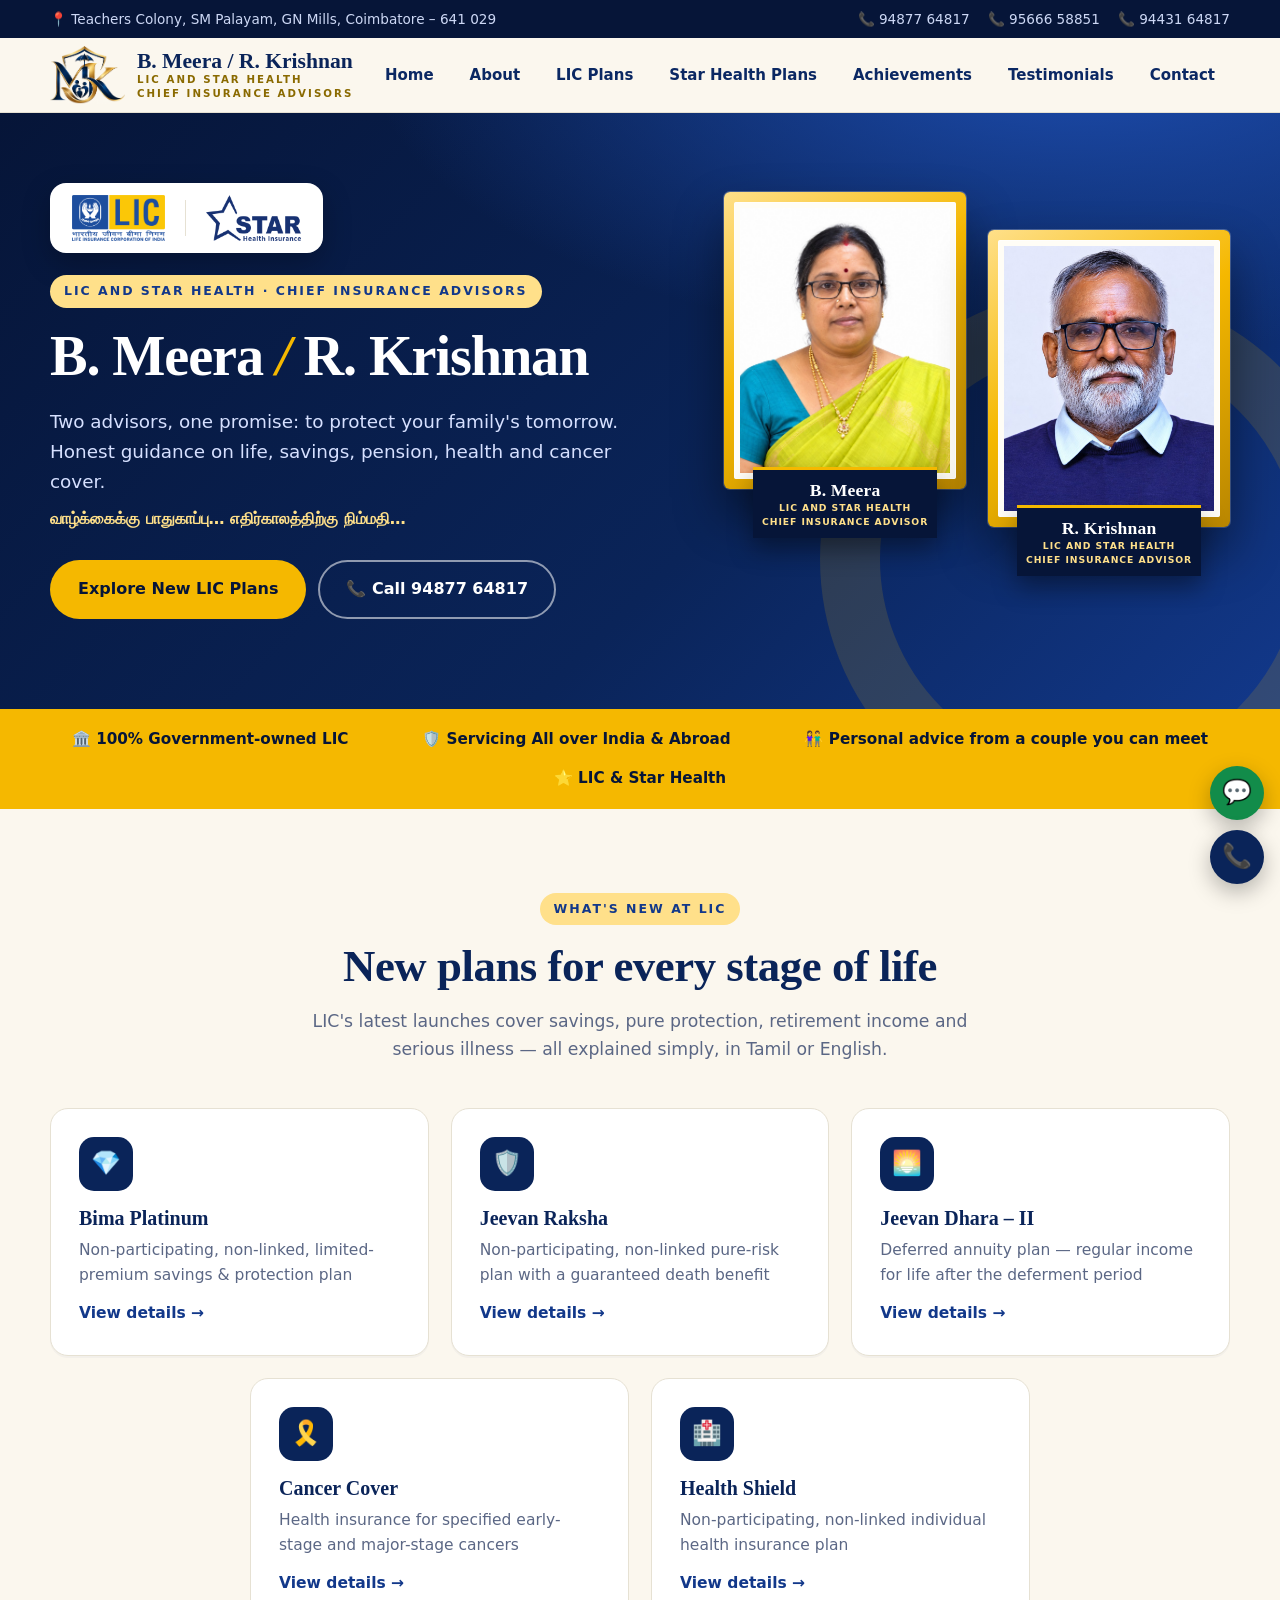
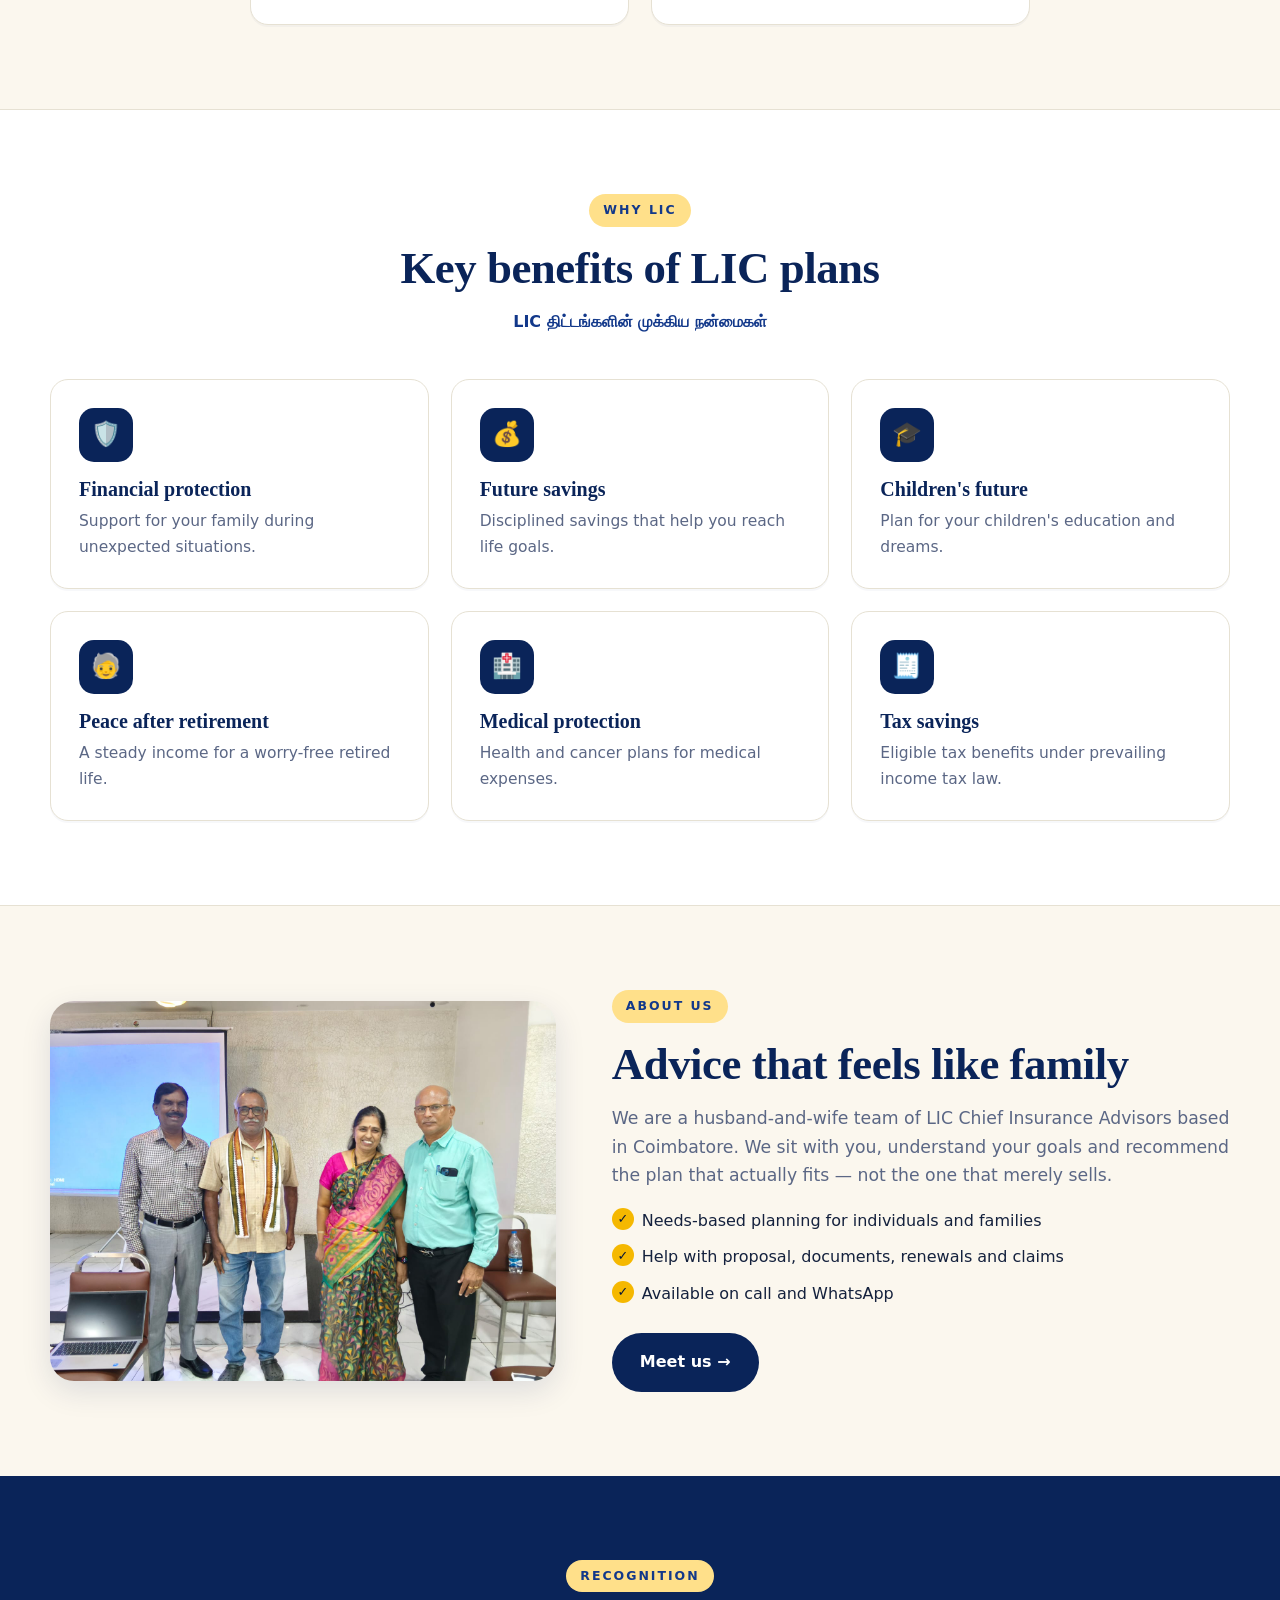
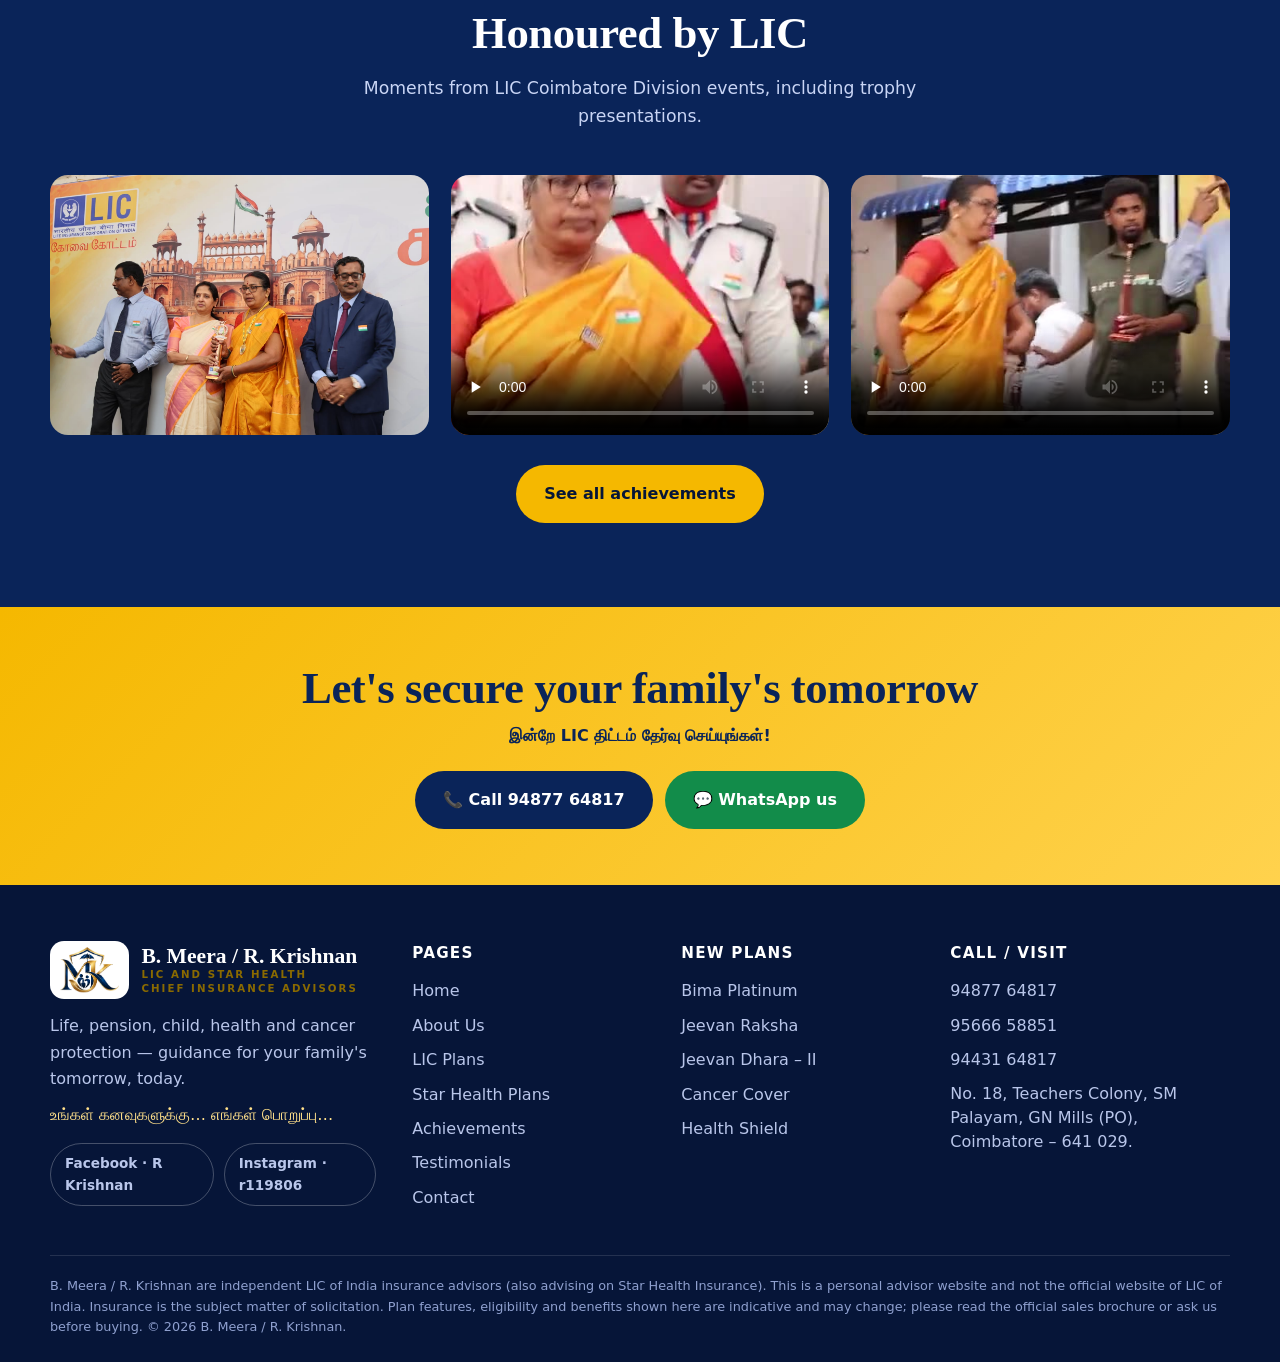
==== commit e9f99081: "Update achievements and index" ====
--- a/index.html
+++ b/index.html
@@ -43,7 +43,7 @@
     <figure class="frame low"><div class="mat"><img src="images/krishnan.jpg" alt="R. Krishnan, LIC Chief Insurance Advisor" style="object-position:50% 28%"></div><figcaption><strong>R. Krishnan</strong><span>LIC and Star Health</span><span>Chief Insurance Advisor</span></figcaption></figure>
   </div>
 </div></section>
-<div class="strip"><div class="container"><span>🏛️ 100% Government-owned LIC</span><span>👫 Personal advice from a couple you can meet</span><span>⭐ LIC &amp; Star Health</span></div></div>
+<div class="strip"><div class="container"><span>🏛️ 100% Government-owned LIC</span><span>🛡️ Servicing All over India & Abroad</span><span>👫 Personal advice from a couple you can meet</span><span>⭐ LIC &amp; Star Health</span></div></div>
 
 <section><div class="container">
   <div class="section-head center reveal"><span class="eyebrow">What's new at LIC</span><h2>New plans for every stage of life</h2><p class="lead">LIC's latest launches cover savings, pure protection, retirement income and serious illness — all explained simply, in Tamil or English.</p></div>
--- a/css/style.css
+++ b/css/style.css
@@ -328,3 +328,12 @@
     transition: background 0.2s ease, color 0.2s ease;
 }
 
+.nav ul a {
+  color: #ffffff;
+}
+.nav ul a.active {
+  background: #1e73be;
+  color: #ffffff;
+  border-radius: 6px;
+  padding: 8px 14px;
+}
